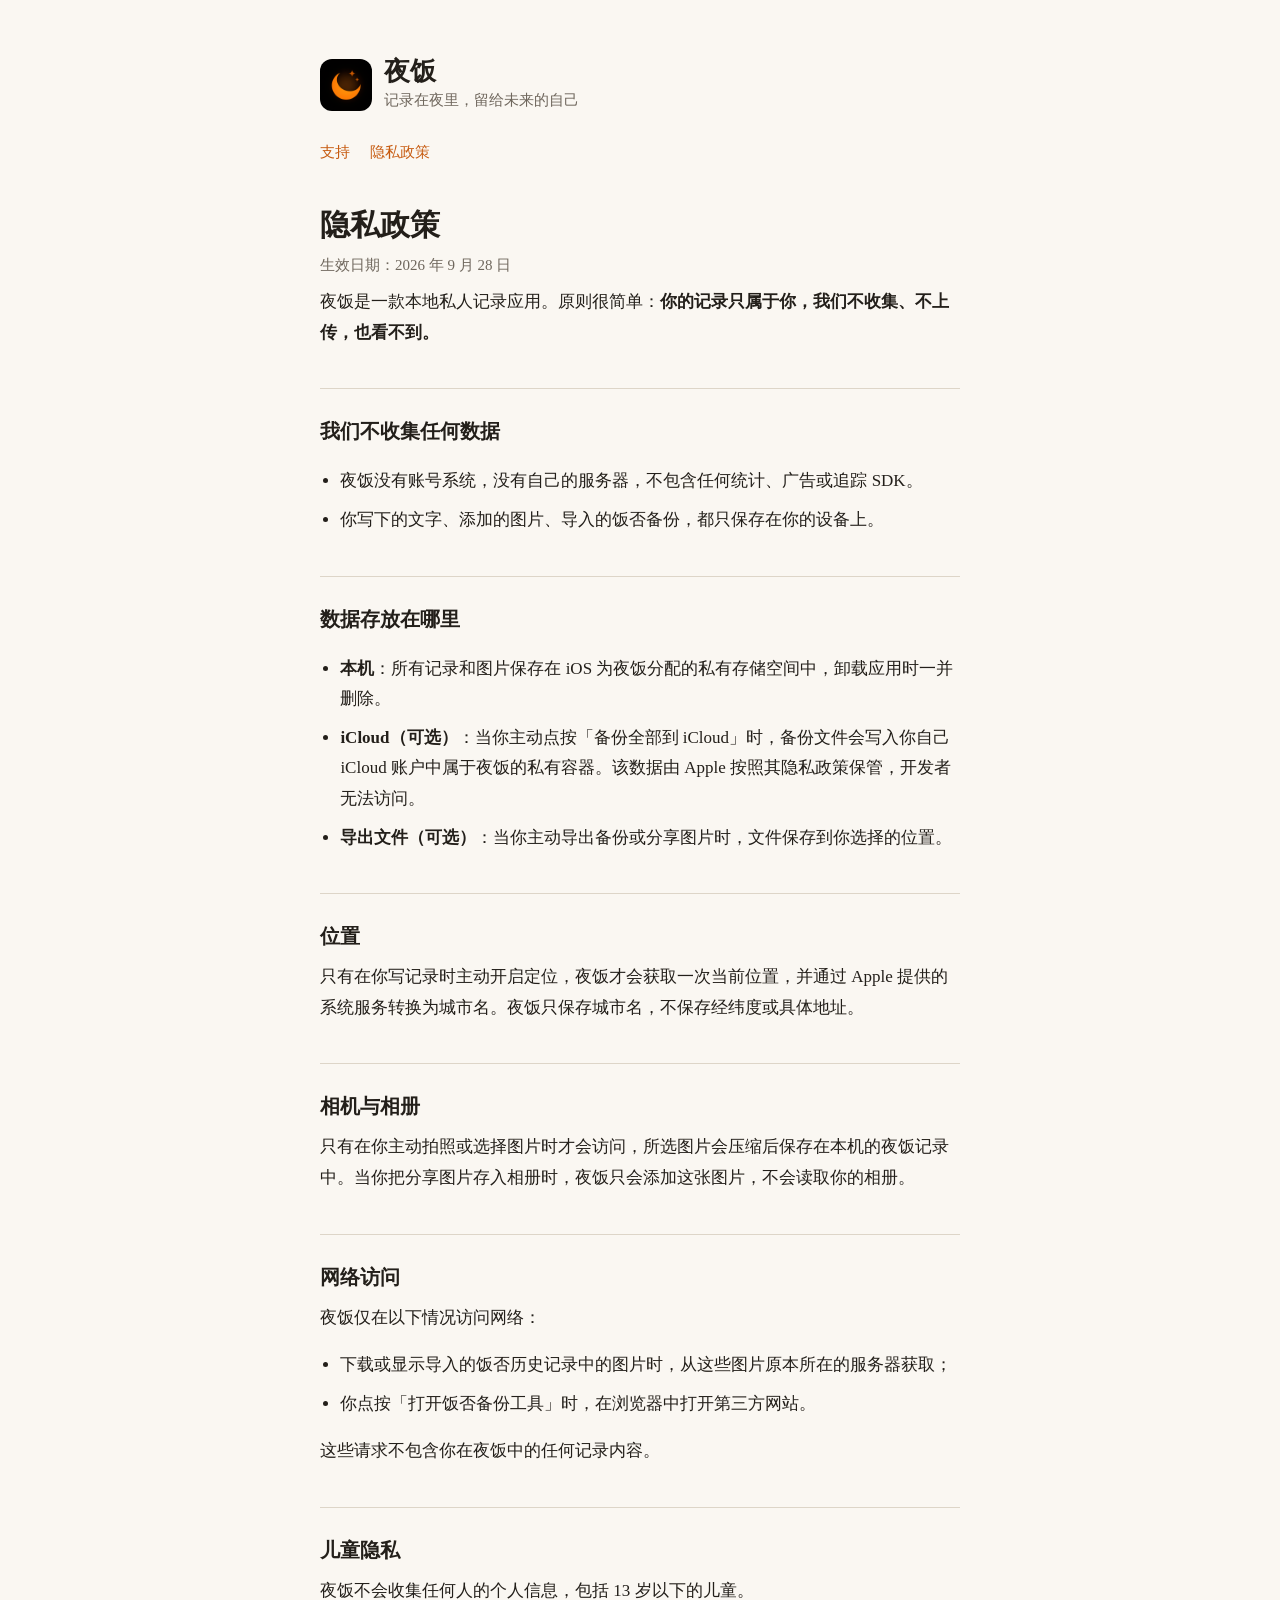
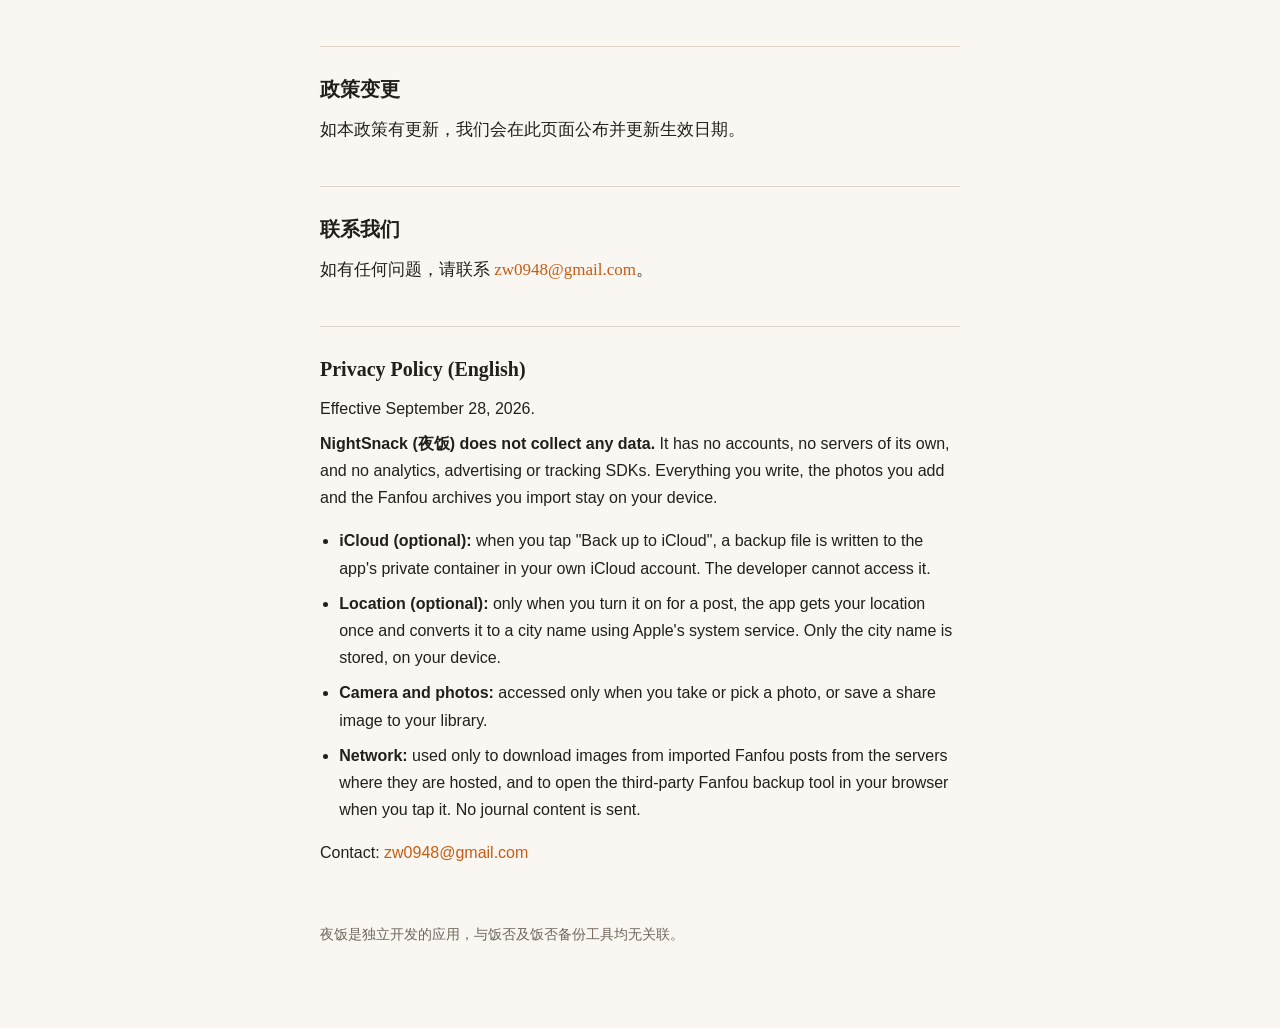
==== privacy.html @ bead8c7b "NightSnack support and privacy pages Co-Authored-By: Claude Opus 5.5 (1M context) <noreply@anthropic" ====
<!doctype html>
<html lang="zh-Hans">
<head>
<meta charset="utf-8">
<meta name="viewport" content="width=device-width, initial-scale=1">
<title>夜饭 · 隐私政策</title>
<link rel="stylesheet" href="style.css">
</head>
<body>
<main>
  <header>
    <img src="icon.png" alt="">
    <div>
      <div class="name">夜饭</div>
      <div class="tagline">记录在夜里，留给未来的自己</div>
    </div>
  </header>
  <nav><a href="./">支持</a><a href="privacy.html">隐私政策</a></nav>

  <h1>隐私政策</h1>
  <p class="muted">生效日期：2026 年 9 月 28 日</p>

  <p>夜饭是一款本地私人记录应用。原则很简单：<strong>你的记录只属于你，我们不收集、不上传，也看不到。</strong></p>

  <h2>我们不收集任何数据</h2>
  <ul>
    <li>夜饭没有账号系统，没有自己的服务器，不包含任何统计、广告或追踪 SDK。</li>
    <li>你写下的文字、添加的图片、导入的饭否备份，都只保存在你的设备上。</li>
  </ul>

  <h2>数据存放在哪里</h2>
  <ul>
    <li><strong>本机</strong>：所有记录和图片保存在 iOS 为夜饭分配的私有存储空间中，卸载应用时一并删除。</li>
    <li><strong>iCloud（可选）</strong>：当你主动点按「备份全部到 iCloud」时，备份文件会写入你自己 iCloud 账户中属于夜饭的私有容器。该数据由 Apple 按照其隐私政策保管，开发者无法访问。</li>
    <li><strong>导出文件（可选）</strong>：当你主动导出备份或分享图片时，文件保存到你选择的位置。</li>
  </ul>

  <h2>位置</h2>
  <p>只有在你写记录时主动开启定位，夜饭才会获取一次当前位置，并通过 Apple 提供的系统服务转换为城市名。夜饭只保存城市名，不保存经纬度或具体地址。</p>

  <h2>相机与相册</h2>
  <p>只有在你主动拍照或选择图片时才会访问，所选图片会压缩后保存在本机的夜饭记录中。当你把分享图片存入相册时，夜饭只会添加这张图片，不会读取你的相册。</p>

  <h2>网络访问</h2>
  <p>夜饭仅在以下情况访问网络：</p>
  <ul>
    <li>下载或显示导入的饭否历史记录中的图片时，从这些图片原本所在的服务器获取；</li>
    <li>你点按「打开饭否备份工具」时，在浏览器中打开第三方网站。</li>
  </ul>
  <p>这些请求不包含你在夜饭中的任何记录内容。</p>

  <h2>儿童隐私</h2>
  <p>夜饭不会收集任何人的个人信息，包括 13 岁以下的儿童。</p>

  <h2>政策变更</h2>
  <p>如本政策有更新，我们会在此页面公布并更新生效日期。</p>

  <h2>联系我们</h2>
  <p>如有任何问题，请联系 <a href="mailto:zw0948@gmail.com">zw0948@gmail.com</a>。</p>

  <h2 id="en">Privacy Policy (English)</h2>
  <div class="en">
    <p>Effective September 28, 2026.</p>
    <p><strong>NightSnack (夜饭) does not collect any data.</strong> It has no accounts, no servers of its own, and no analytics, advertising or tracking SDKs. Everything you write, the photos you add and the Fanfou archives you import stay on your device.</p>
    <ul>
      <li><strong>iCloud (optional):</strong> when you tap "Back up to iCloud", a backup file is written to the app's private container in your own iCloud account. The developer cannot access it.</li>
      <li><strong>Location (optional):</strong> only when you turn it on for a post, the app gets your location once and converts it to a city name using Apple's system service. Only the city name is stored, on your device.</li>
      <li><strong>Camera and photos:</strong> accessed only when you take or pick a photo, or save a share image to your library.</li>
      <li><strong>Network:</strong> used only to download images from imported Fanfou posts from the servers where they are hosted, and to open the third-party Fanfou backup tool in your browser when you tap it. No journal content is sent.</li>
    </ul>
    <p>Contact: <a href="mailto:zw0948@gmail.com">zw0948@gmail.com</a></p>
  </div>

  <footer>夜饭是独立开发的应用，与饭否及饭否备份工具均无关联。</footer>
</main>
</body>
</html>
---- style.css ----
:root {
  --bg: #0a0908;
  --surface: #13120f;
  --text: #e6dbcc;
  --muted: #928a80;
  --line: #38332b;
  --accent: #ed7a29;
}
@media (prefers-color-scheme: light) {
  :root {
    --bg: #faf7f2;
    --surface: #f1ece3;
    --text: #231f1a;
    --muted: #6f675d;
    --line: #ddd5c8;
    --accent: #c75c12;
  }
}
* { box-sizing: border-box; }
body {
  margin: 0;
  background: var(--bg);
  color: var(--text);
  font: 17px/1.8 "Songti SC", "Noto Serif SC", "Source Han Serif SC", Georgia, serif;
}
main { max-width: 680px; margin: 0 auto; padding: 56px 20px 80px; }
header { display: flex; align-items: center; gap: 12px; margin-bottom: 40px; }
header img { width: 52px; height: 52px; border-radius: 12px; }
header .name { font-size: 26px; font-weight: 600; line-height: 1.2; }
header .tagline { color: var(--muted); font-size: 15px; }
nav { display: flex; gap: 20px; margin: -16px 0 40px; font-family: -apple-system, "PingFang SC", sans-serif; font-size: 15px; }
a { color: var(--accent); text-decoration: none; }
a:hover { text-decoration: underline; }
h1 { font-size: 30px; font-weight: 600; line-height: 1.3; margin: 0 0 8px; }
h2 { font-size: 20px; font-weight: 600; margin: 40px 0 8px; padding-top: 24px; border-top: 1px solid var(--line); }
p, li { margin: 8px 0; }
ul { padding-left: 1.2em; }
.muted { color: var(--muted); font-size: 15px; }
.card { background: var(--surface); border: 1px solid var(--line); border-radius: 12px; padding: 18px 20px; margin: 20px 0; }
.en { font-family: -apple-system, "Helvetica Neue", sans-serif; font-size: 16px; line-height: 1.7; }
footer { margin-top: 56px; color: var(--muted); font-size: 14px; }
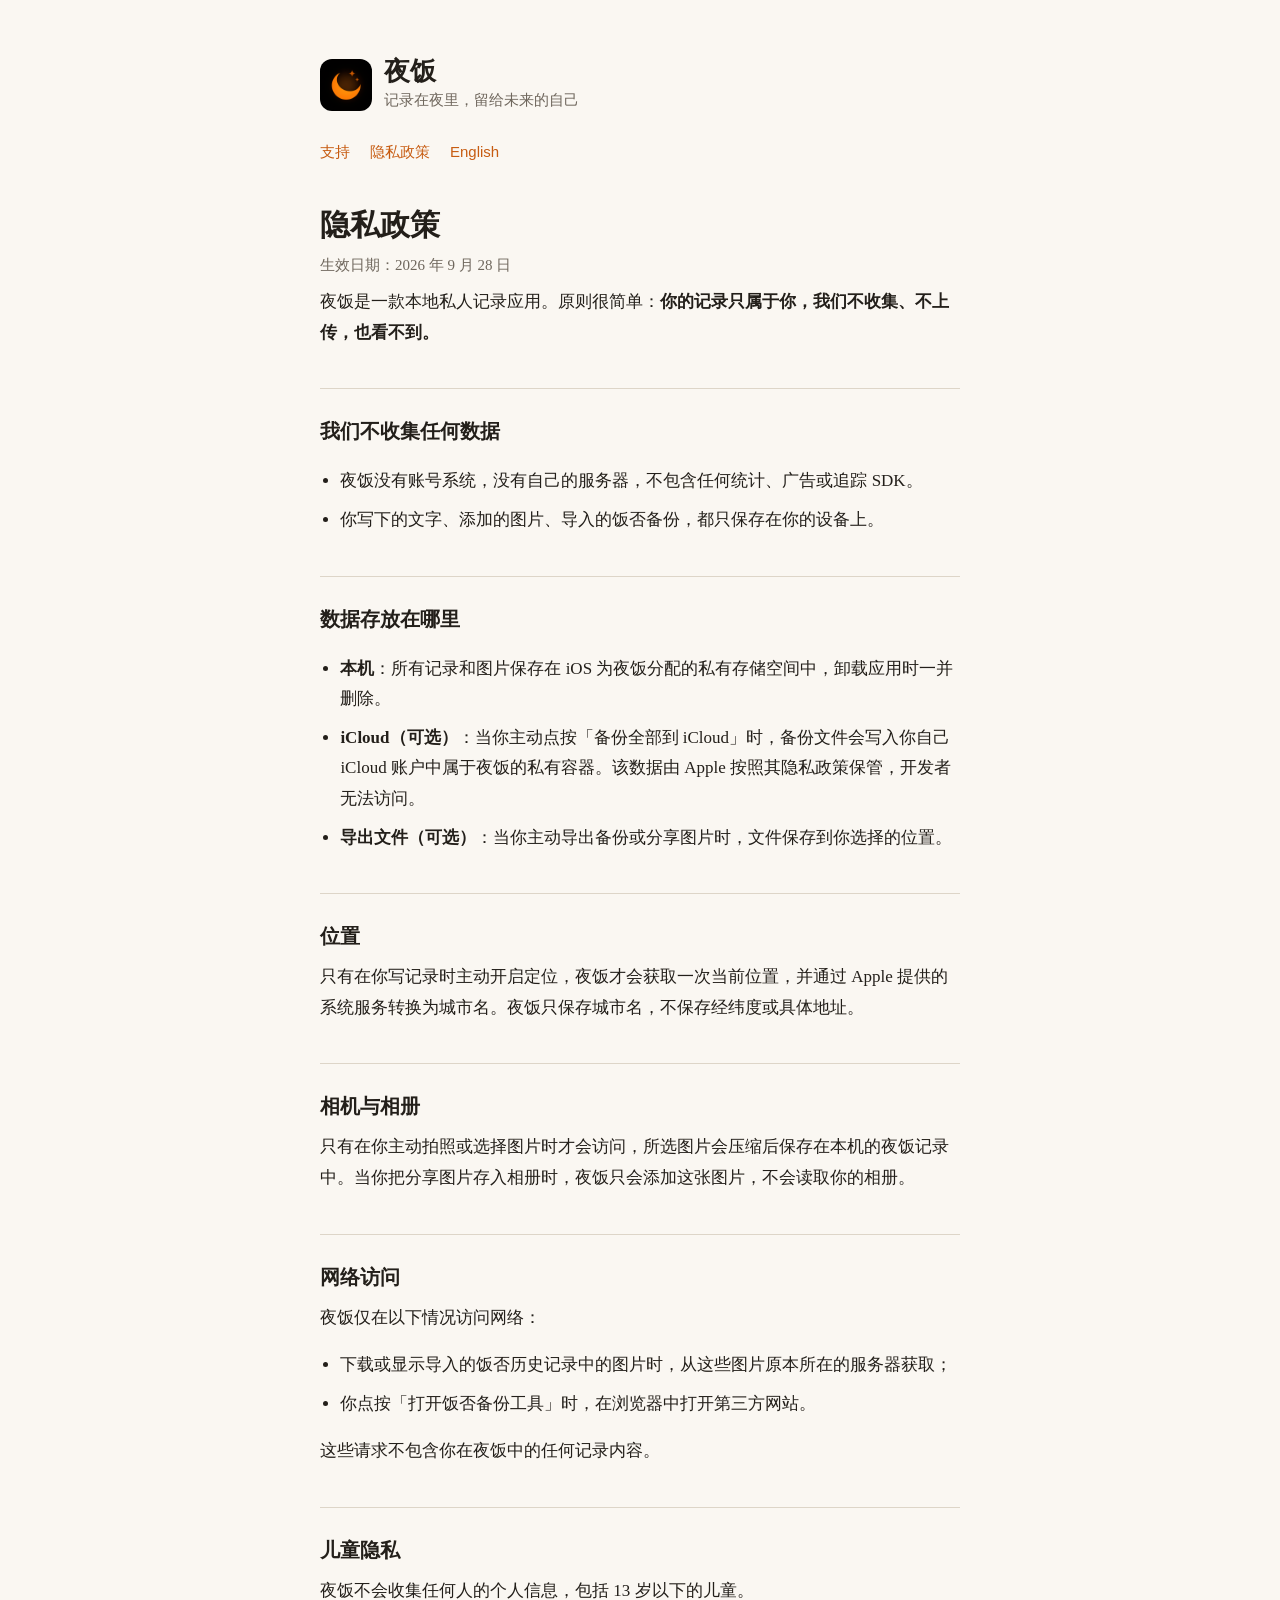
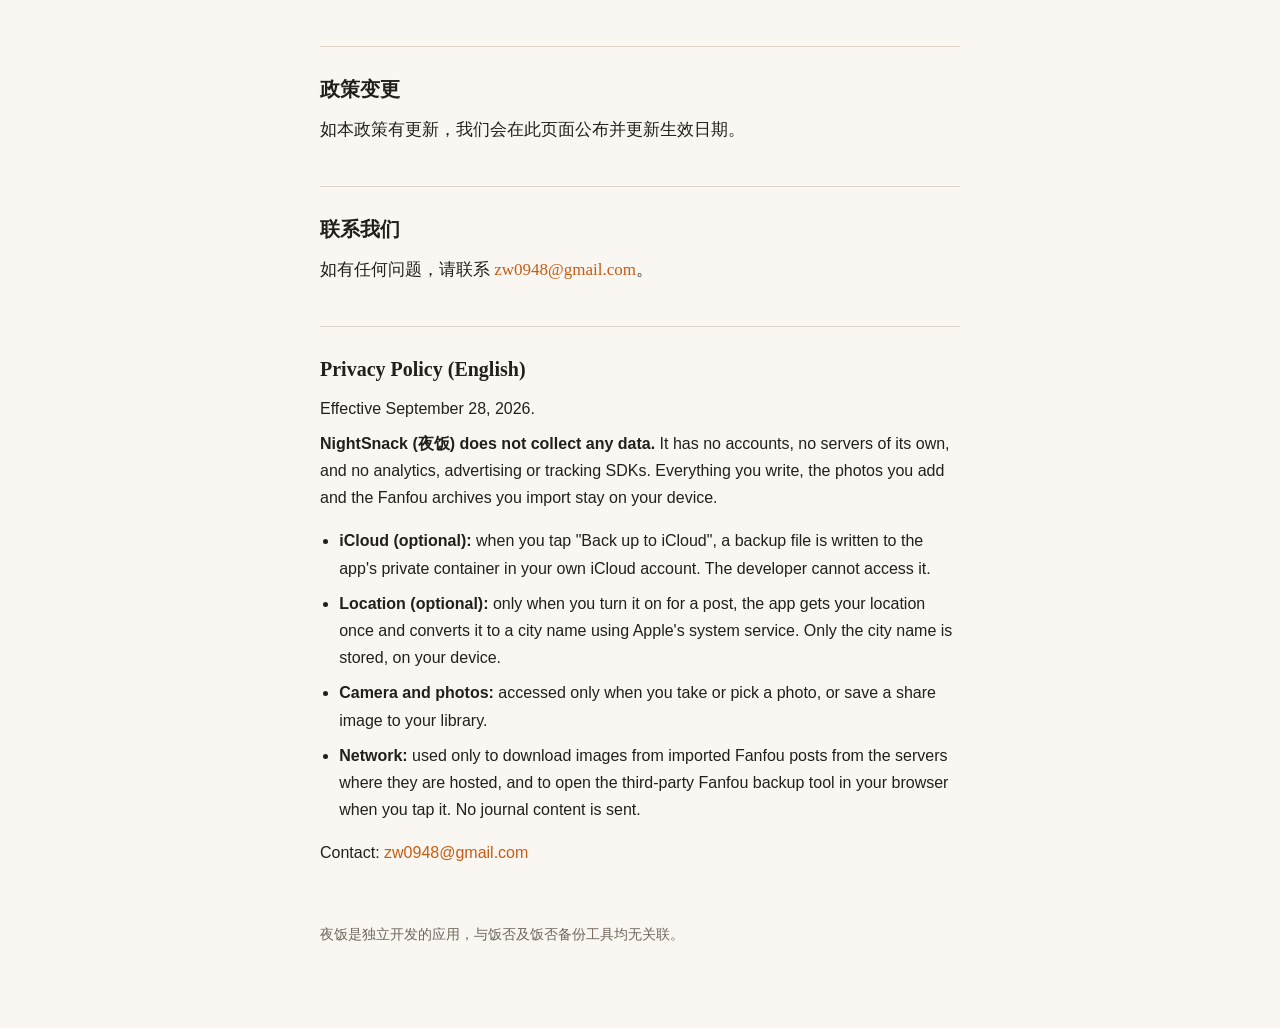
==== commit fc00903a: "Add English support section and language link Co-Authored-By: Claude Opus 5.5 (1M context) <noreply@" ====
--- a/privacy.html
+++ b/privacy.html
@@ -15,7 +15,7 @@
       <div class="tagline">记录在夜里，留给未来的自己</div>
     </div>
   </header>
-  <nav><a href="./">支持</a><a href="privacy.html">隐私政策</a></nav>
+  <nav><a href="./">支持</a><a href="privacy.html">隐私政策</a><a href="#en">English</a></nav>
 
   <h1>隐私政策</h1>
   <p class="muted">生效日期：2026 年 9 月 28 日</p>
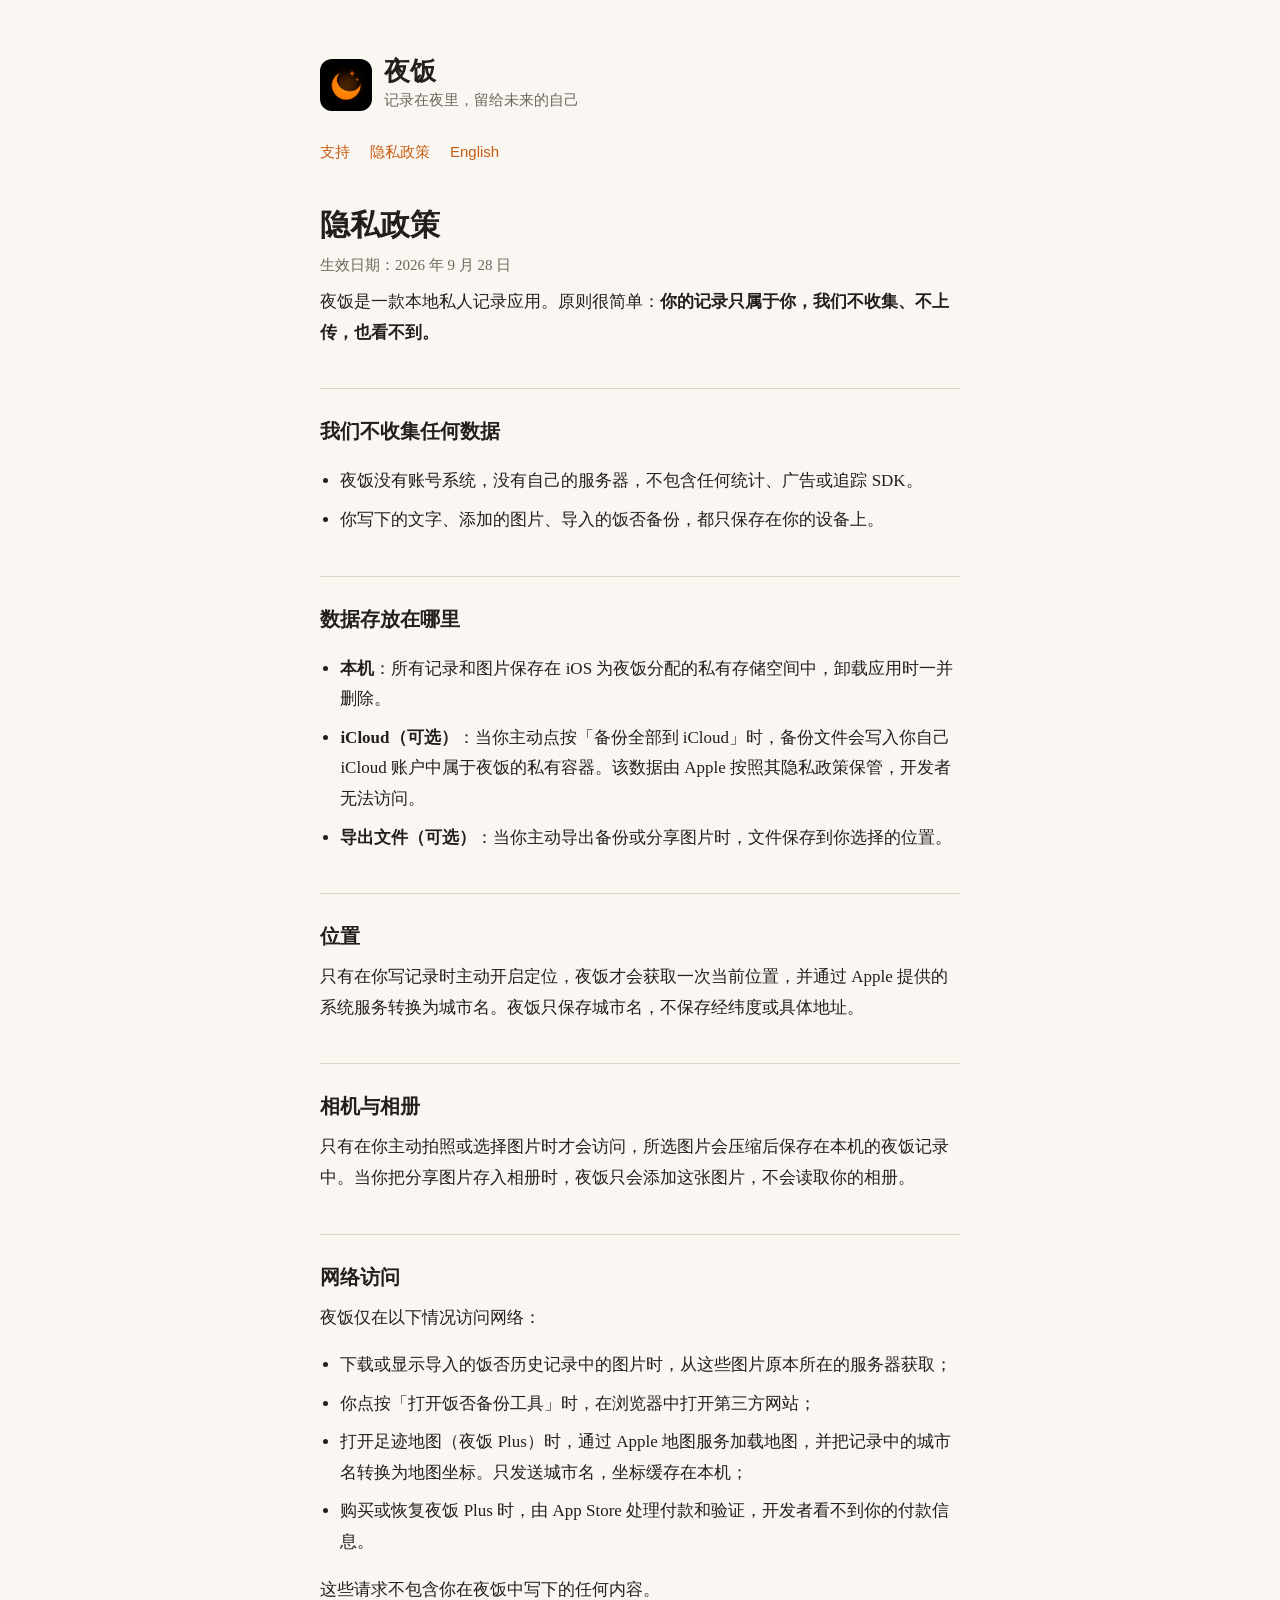
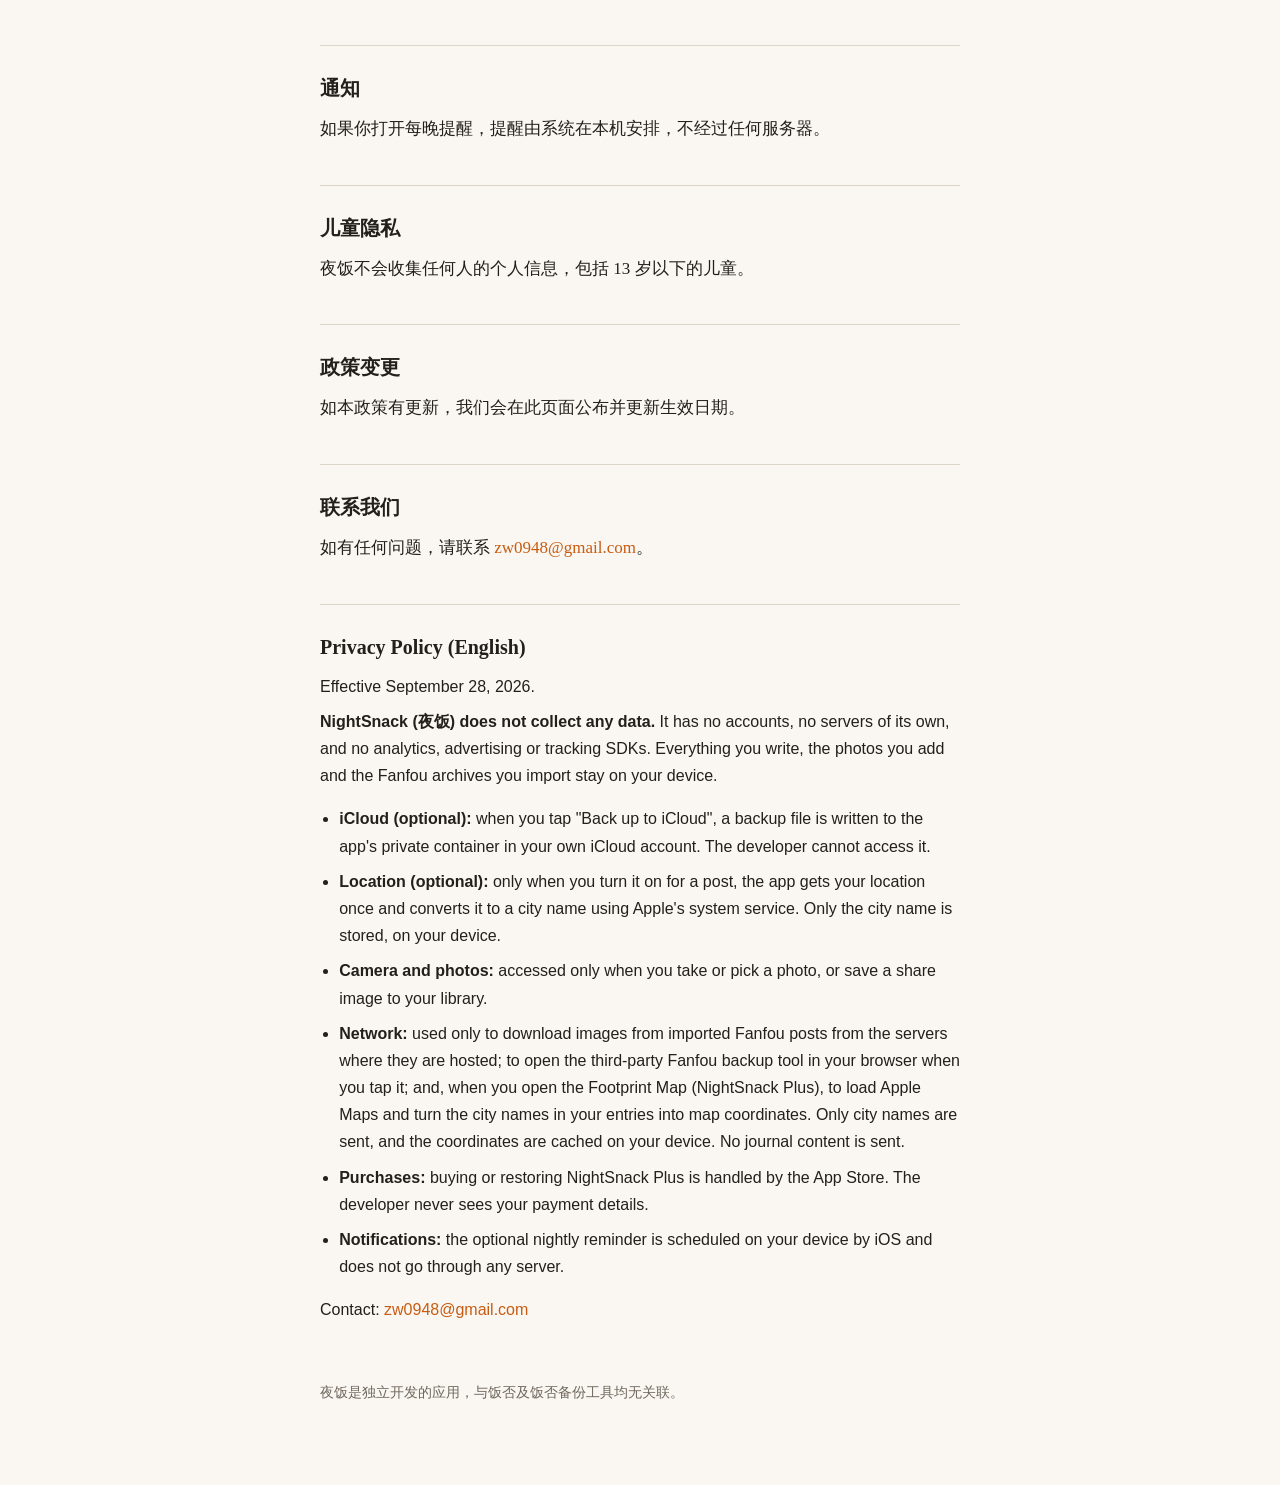
==== commit e50db036: "Describe footprint map, purchases and reminders in the privacy policy Co-Authored-By: Claude Opus 5." ====
--- a/privacy.html
+++ b/privacy.html
@@ -45,9 +45,14 @@
   <p>夜饭仅在以下情况访问网络：</p>
   <ul>
     <li>下载或显示导入的饭否历史记录中的图片时，从这些图片原本所在的服务器获取；</li>
-    <li>你点按「打开饭否备份工具」时，在浏览器中打开第三方网站。</li>
+    <li>你点按「打开饭否备份工具」时，在浏览器中打开第三方网站；</li>
+    <li>打开足迹地图（夜饭 Plus）时，通过 Apple 地图服务加载地图，并把记录中的城市名转换为地图坐标。只发送城市名，坐标缓存在本机；</li>
+    <li>购买或恢复夜饭 Plus 时，由 App Store 处理付款和验证，开发者看不到你的付款信息。</li>
   </ul>
-  <p>这些请求不包含你在夜饭中的任何记录内容。</p>
+  <p>这些请求不包含你在夜饭中写下的任何内容。</p>
+
+  <h2>通知</h2>
+  <p>如果你打开每晚提醒，提醒由系统在本机安排，不经过任何服务器。</p>
 
   <h2>儿童隐私</h2>
   <p>夜饭不会收集任何人的个人信息，包括 13 岁以下的儿童。</p>
@@ -66,7 +71,9 @@
       <li><strong>iCloud (optional):</strong> when you tap "Back up to iCloud", a backup file is written to the app's private container in your own iCloud account. The developer cannot access it.</li>
       <li><strong>Location (optional):</strong> only when you turn it on for a post, the app gets your location once and converts it to a city name using Apple's system service. Only the city name is stored, on your device.</li>
       <li><strong>Camera and photos:</strong> accessed only when you take or pick a photo, or save a share image to your library.</li>
-      <li><strong>Network:</strong> used only to download images from imported Fanfou posts from the servers where they are hosted, and to open the third-party Fanfou backup tool in your browser when you tap it. No journal content is sent.</li>
+      <li><strong>Network:</strong> used only to download images from imported Fanfou posts from the servers where they are hosted; to open the third-party Fanfou backup tool in your browser when you tap it; and, when you open the Footprint Map (NightSnack Plus), to load Apple Maps and turn the city names in your entries into map coordinates. Only city names are sent, and the coordinates are cached on your device. No journal content is sent.</li>
+      <li><strong>Purchases:</strong> buying or restoring NightSnack Plus is handled by the App Store. The developer never sees your payment details.</li>
+      <li><strong>Notifications:</strong> the optional nightly reminder is scheduled on your device by iOS and does not go through any server.</li>
     </ul>
     <p>Contact: <a href="mailto:zw0948@gmail.com">zw0948@gmail.com</a></p>
   </div>
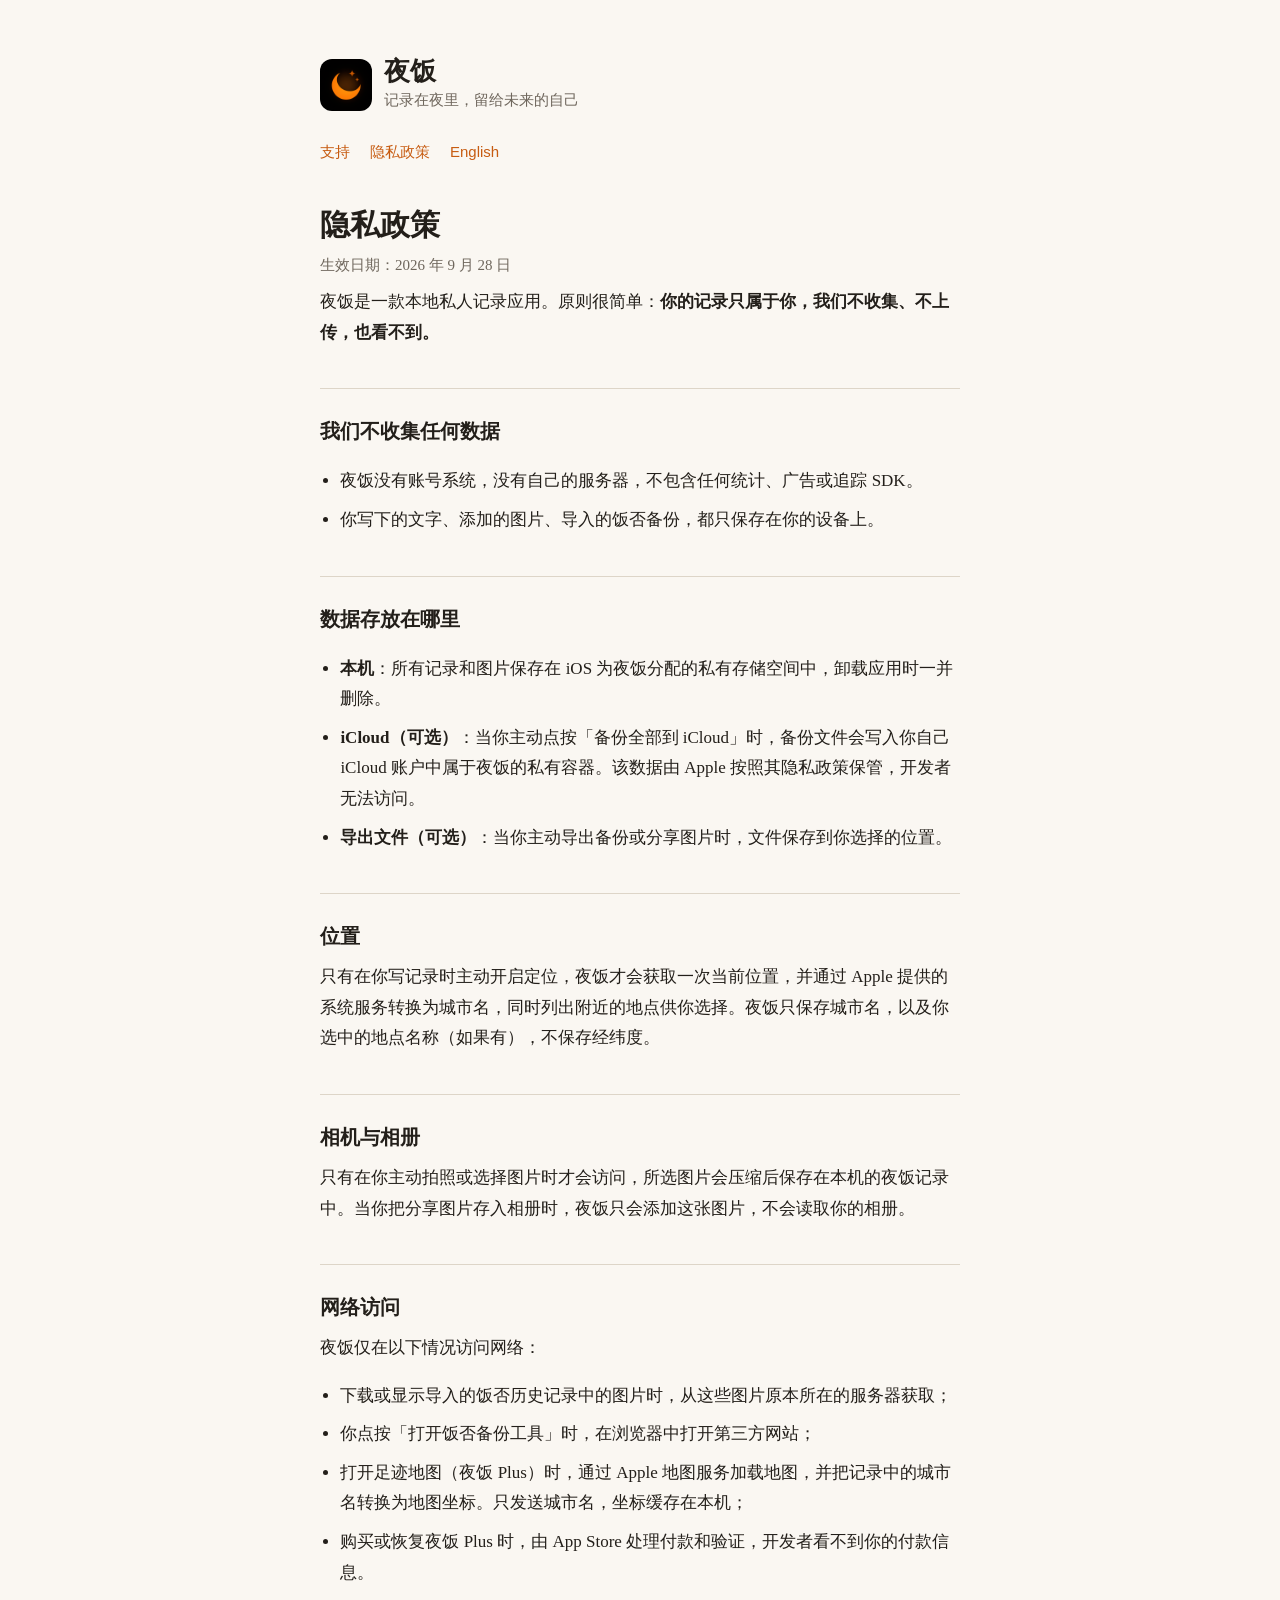
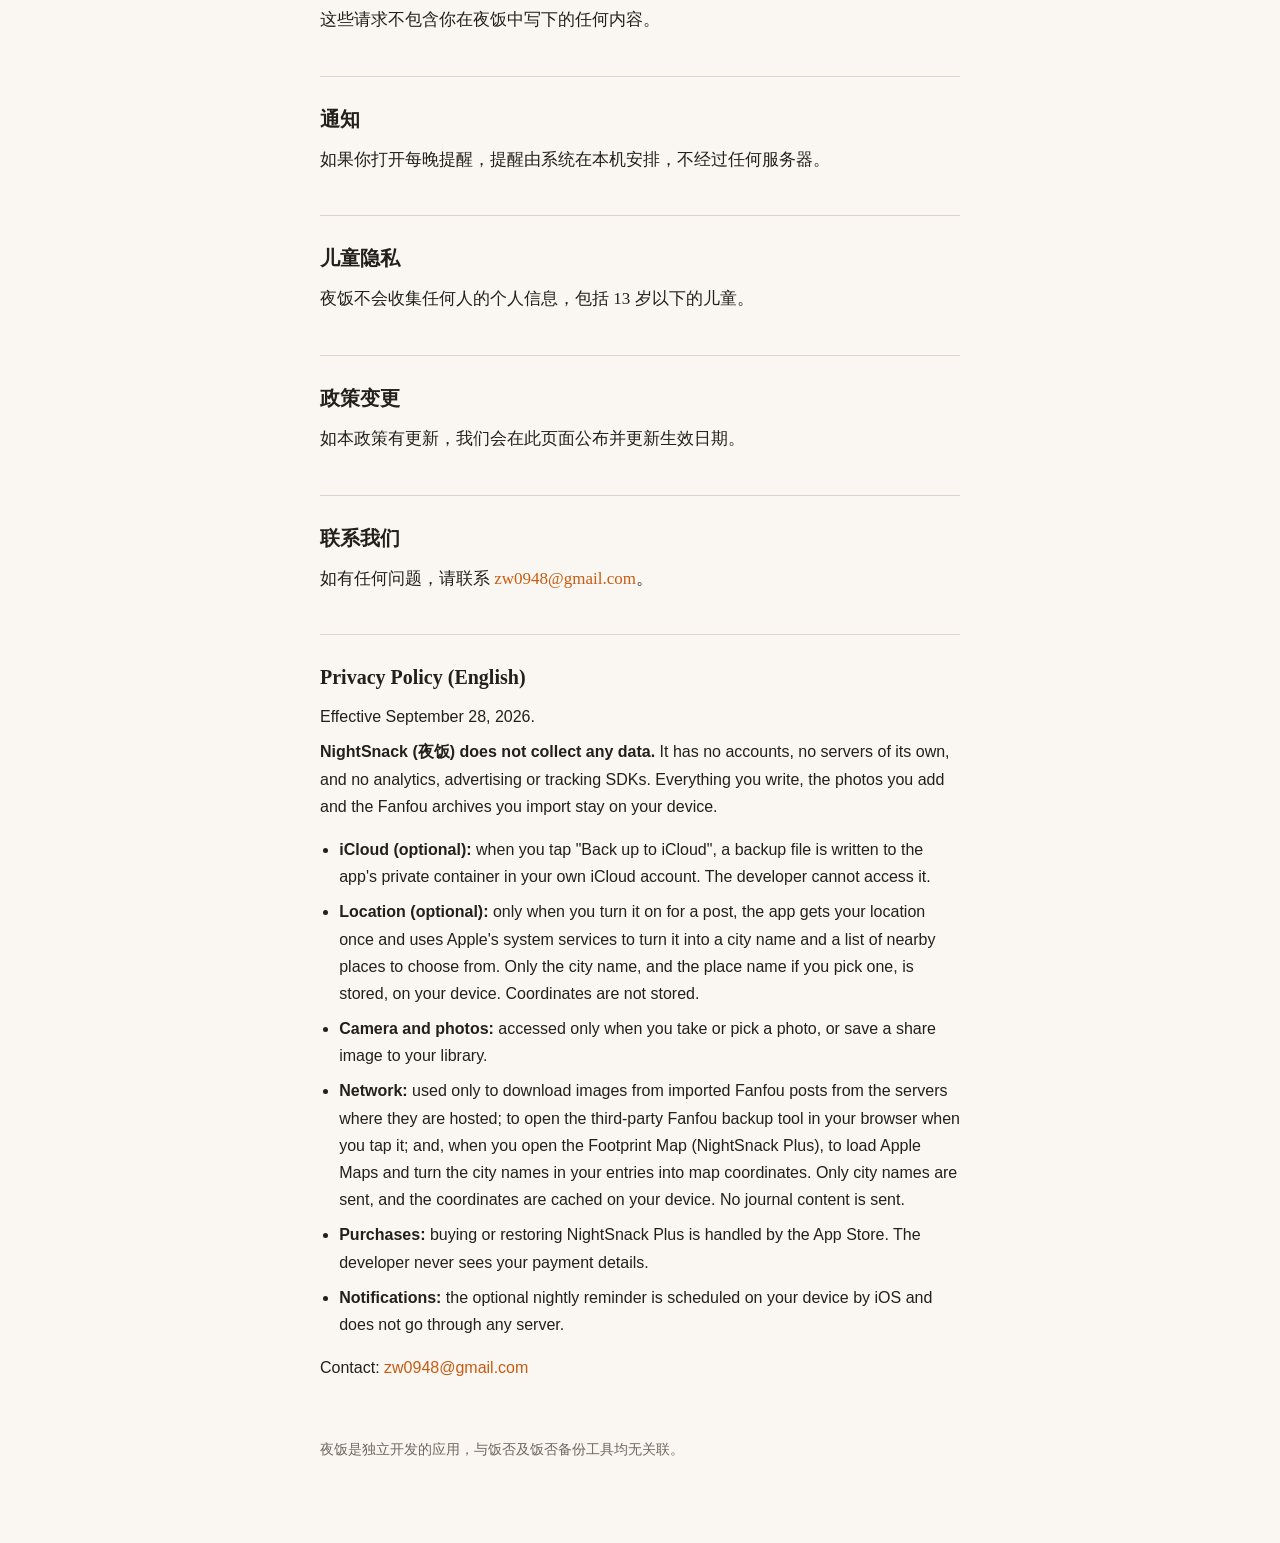
==== commit de51ef09: "Describe optional nearby place names in the location section Co-Authored-By: Claude Opus 5.5 (1M con" ====
--- a/privacy.html
+++ b/privacy.html
@@ -36,7 +36,7 @@
   </ul>
 
   <h2>位置</h2>
-  <p>只有在你写记录时主动开启定位，夜饭才会获取一次当前位置，并通过 Apple 提供的系统服务转换为城市名。夜饭只保存城市名，不保存经纬度或具体地址。</p>
+  <p>只有在你写记录时主动开启定位，夜饭才会获取一次当前位置，并通过 Apple 提供的系统服务转换为城市名，同时列出附近的地点供你选择。夜饭只保存城市名，以及你选中的地点名称（如果有），不保存经纬度。</p>
 
   <h2>相机与相册</h2>
   <p>只有在你主动拍照或选择图片时才会访问，所选图片会压缩后保存在本机的夜饭记录中。当你把分享图片存入相册时，夜饭只会添加这张图片，不会读取你的相册。</p>
@@ -69,7 +69,7 @@
     <p><strong>NightSnack (夜饭) does not collect any data.</strong> It has no accounts, no servers of its own, and no analytics, advertising or tracking SDKs. Everything you write, the photos you add and the Fanfou archives you import stay on your device.</p>
     <ul>
       <li><strong>iCloud (optional):</strong> when you tap "Back up to iCloud", a backup file is written to the app's private container in your own iCloud account. The developer cannot access it.</li>
-      <li><strong>Location (optional):</strong> only when you turn it on for a post, the app gets your location once and converts it to a city name using Apple's system service. Only the city name is stored, on your device.</li>
+      <li><strong>Location (optional):</strong> only when you turn it on for a post, the app gets your location once and uses Apple's system services to turn it into a city name and a list of nearby places to choose from. Only the city name, and the place name if you pick one, is stored, on your device. Coordinates are not stored.</li>
       <li><strong>Camera and photos:</strong> accessed only when you take or pick a photo, or save a share image to your library.</li>
       <li><strong>Network:</strong> used only to download images from imported Fanfou posts from the servers where they are hosted; to open the third-party Fanfou backup tool in your browser when you tap it; and, when you open the Footprint Map (NightSnack Plus), to load Apple Maps and turn the city names in your entries into map coordinates. Only city names are sent, and the coordinates are cached on your device. No journal content is sent.</li>
       <li><strong>Purchases:</strong> buying or restoring NightSnack Plus is handled by the App Store. The developer never sees your payment details.</li>
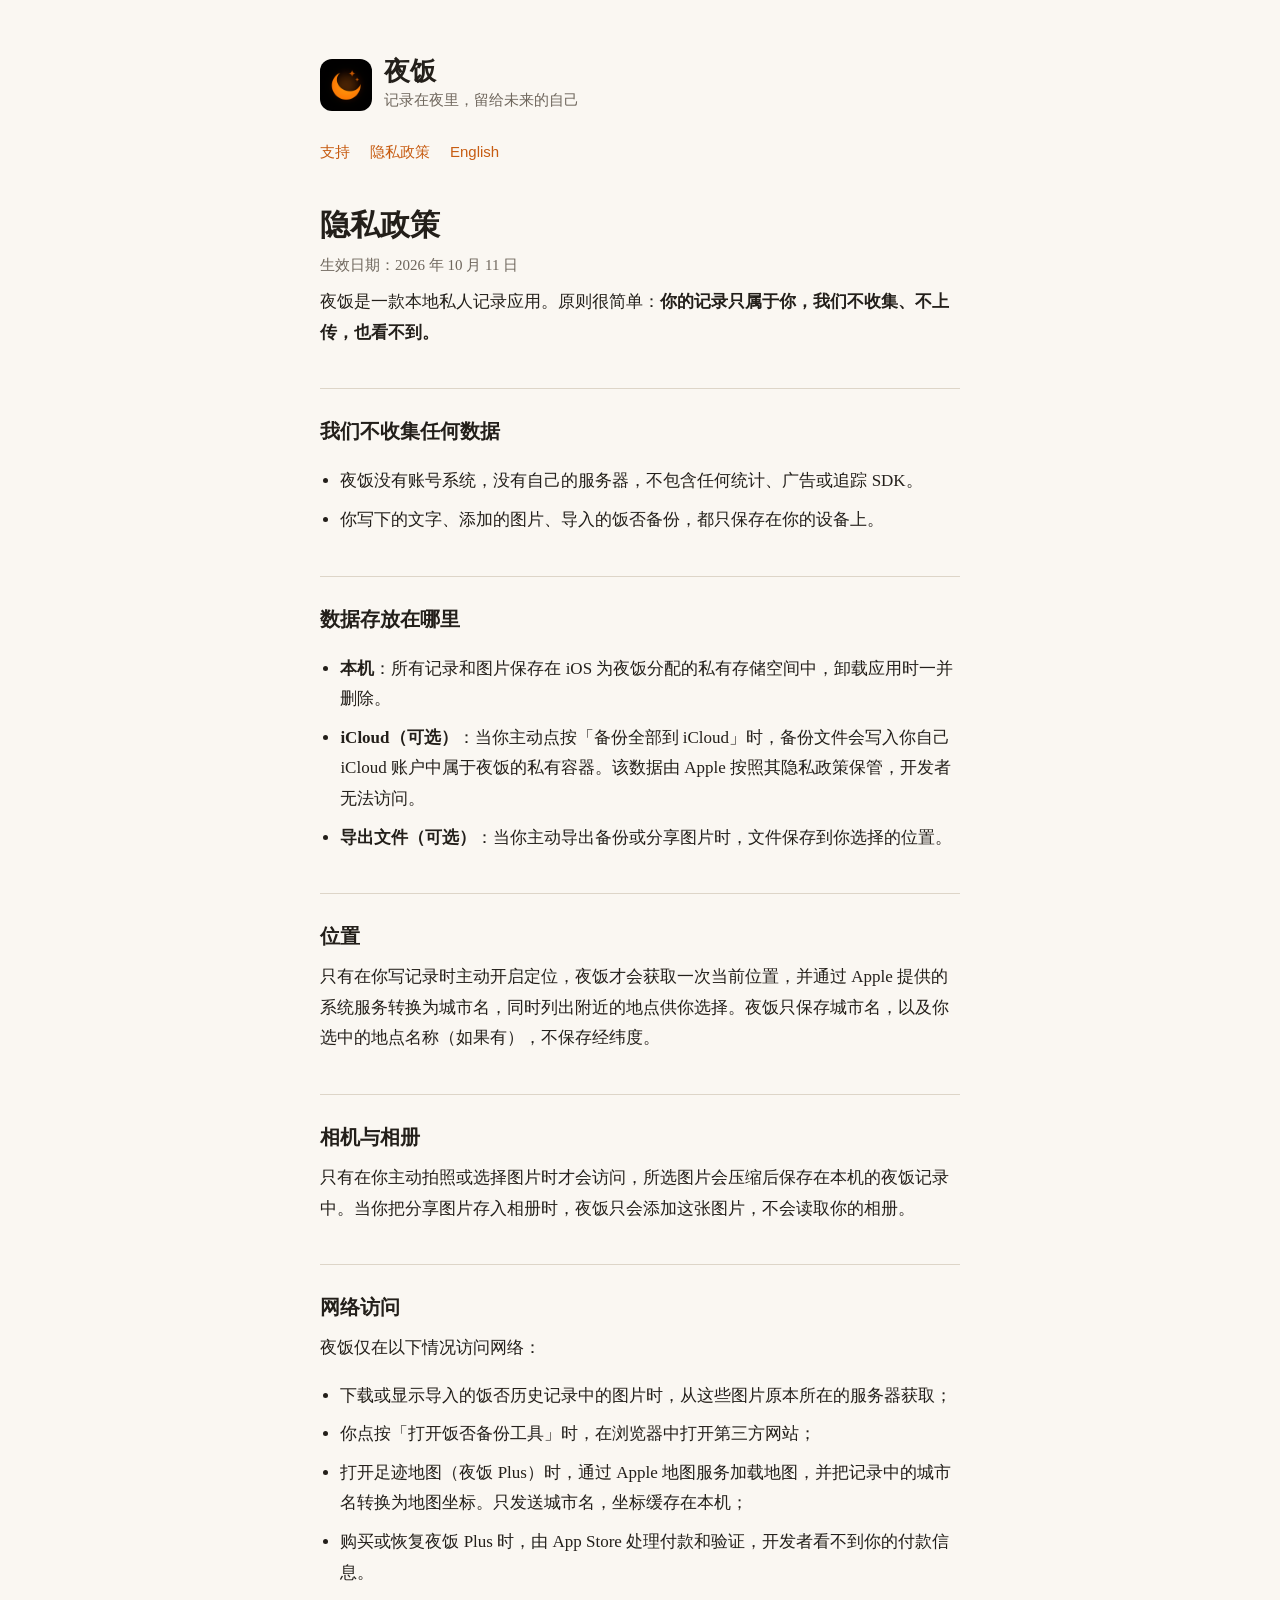
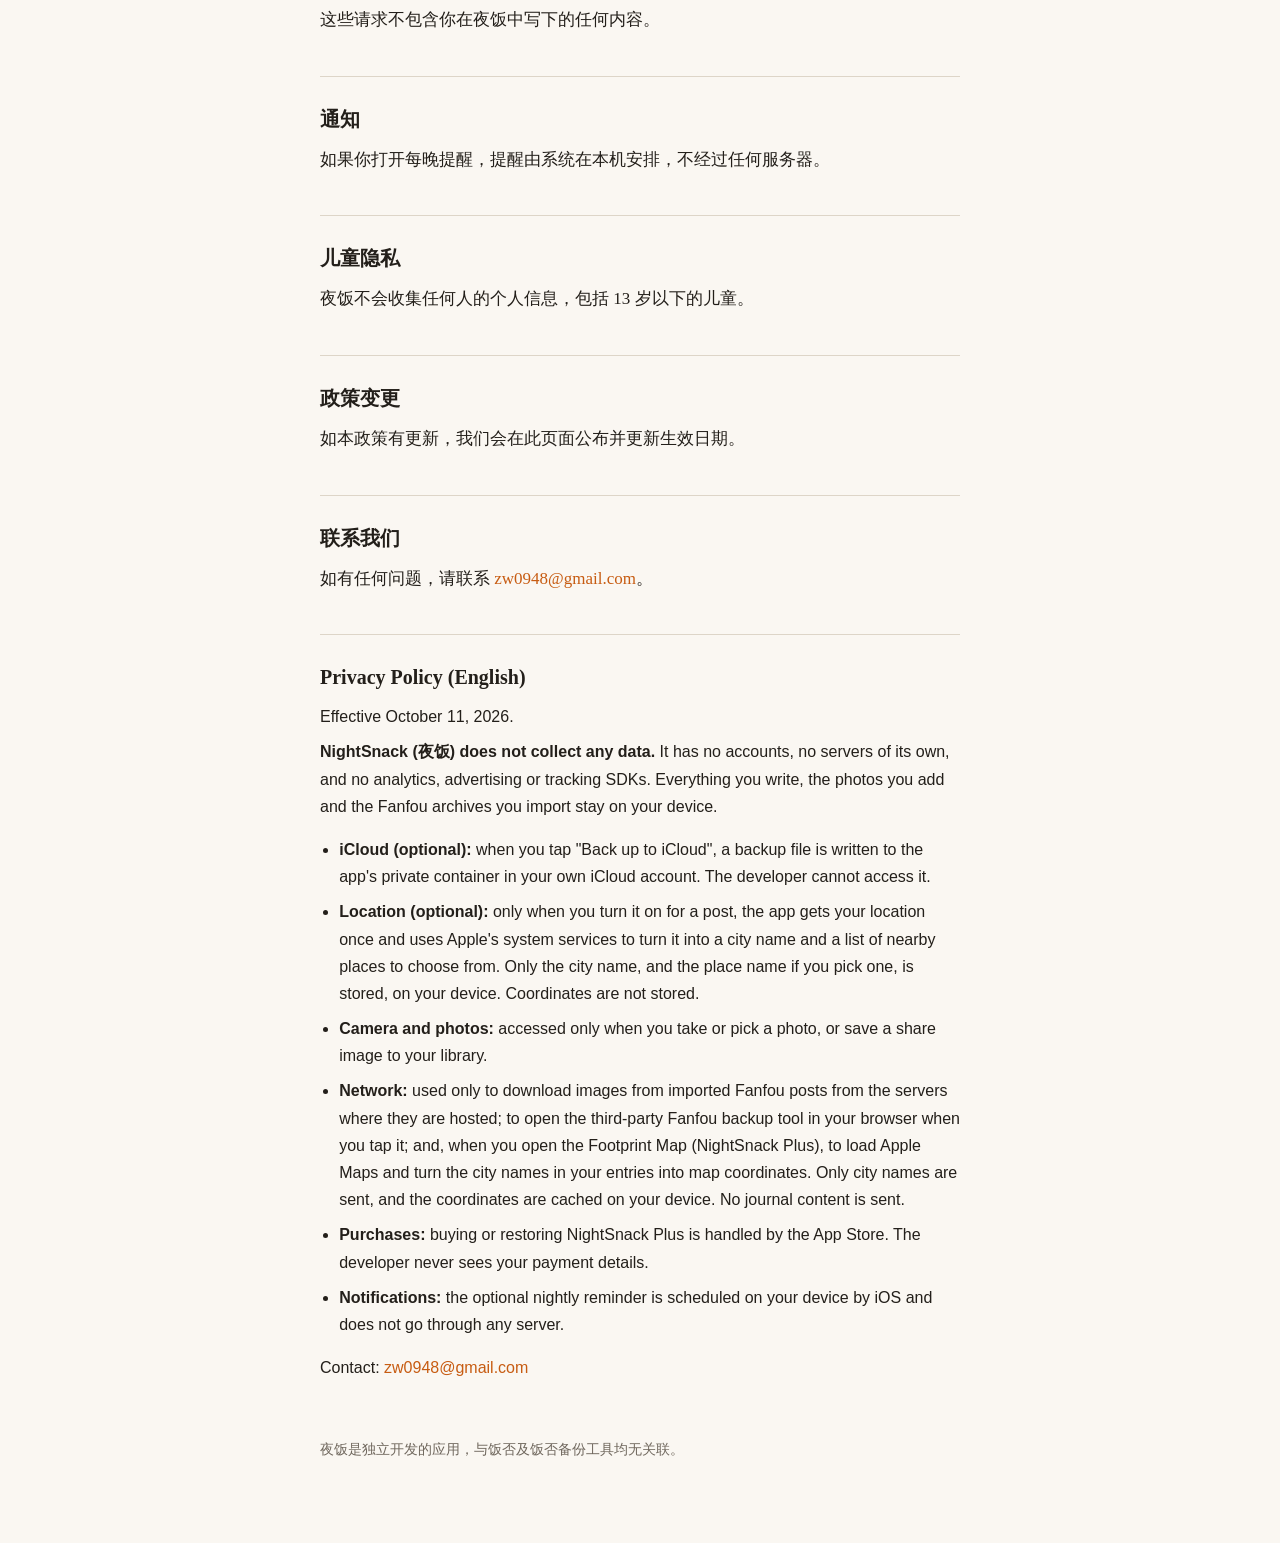
==== commit eb53c278: "Update privacy policy effective date for NightSnack 1.2 Co-Authored-By: Claude Opus 5.5 (1M context)" ====
--- a/privacy.html
+++ b/privacy.html
@@ -18,7 +18,7 @@
   <nav><a href="./">支持</a><a href="privacy.html">隐私政策</a><a href="#en">English</a></nav>
 
   <h1>隐私政策</h1>
-  <p class="muted">生效日期：2026 年 9 月 28 日</p>
+  <p class="muted">生效日期：2026 年 10 月 11 日</p>
 
   <p>夜饭是一款本地私人记录应用。原则很简单：<strong>你的记录只属于你，我们不收集、不上传，也看不到。</strong></p>
 
@@ -65,7 +65,7 @@
 
   <h2 id="en">Privacy Policy (English)</h2>
   <div class="en">
-    <p>Effective September 28, 2026.</p>
+    <p>Effective October 11, 2026.</p>
     <p><strong>NightSnack (夜饭) does not collect any data.</strong> It has no accounts, no servers of its own, and no analytics, advertising or tracking SDKs. Everything you write, the photos you add and the Fanfou archives you import stay on your device.</p>
     <ul>
       <li><strong>iCloud (optional):</strong> when you tap "Back up to iCloud", a backup file is written to the app's private container in your own iCloud account. The developer cannot access it.</li>
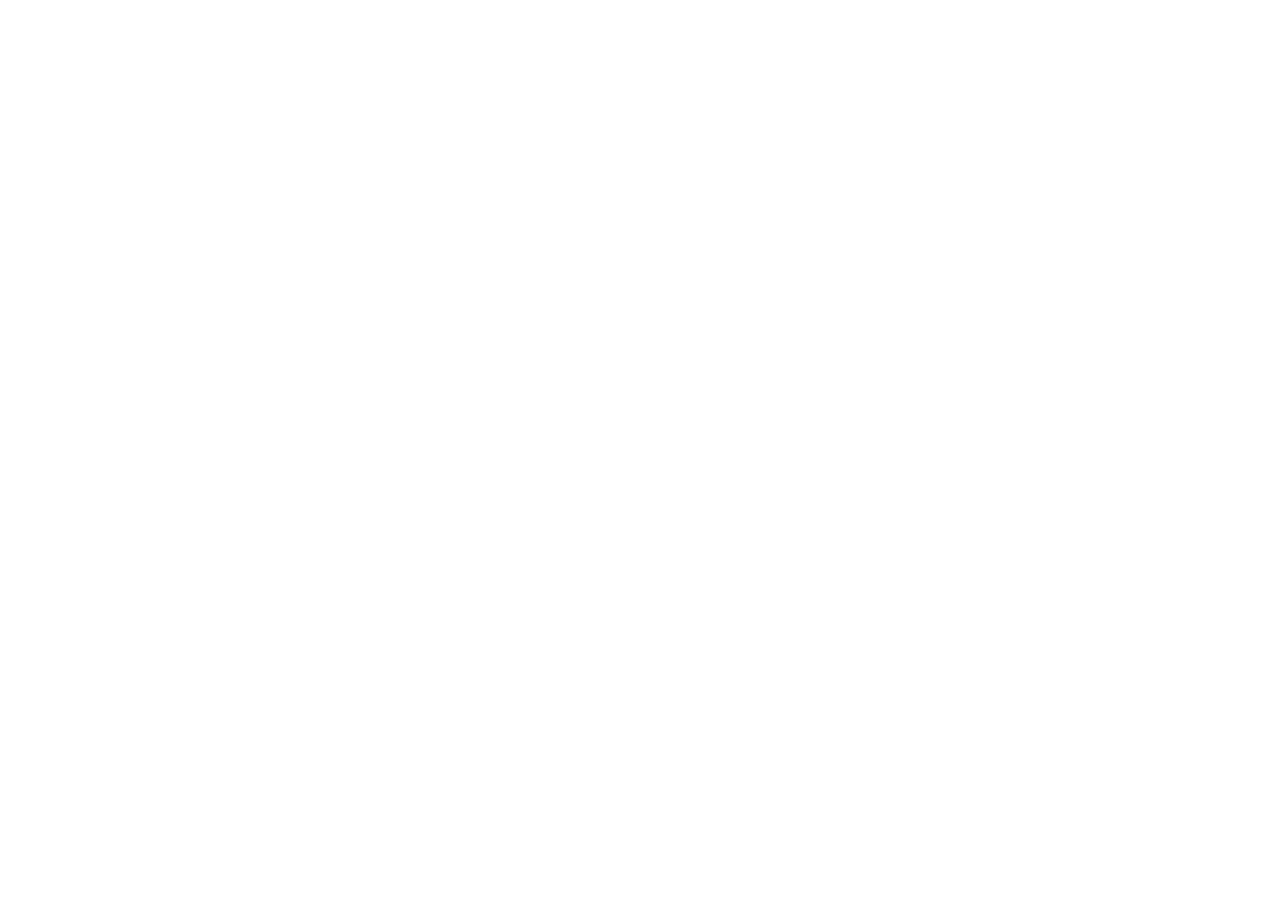
==== commit 730fcfb5: "Redirect to the new pages at gozry.com/nightsnack Co-Authored-By: Claude Opus 5.5 <noreply@anthropic" ====
--- a/privacy.html
+++ b/privacy.html
@@ -2,83 +2,12 @@
 <html lang="zh-Hans">
 <head>
 <meta charset="utf-8">
-<meta name="viewport" content="width=device-width, initial-scale=1">
-<title>夜饭 · 隐私政策</title>
-<link rel="stylesheet" href="style.css">
+<title>夜饭 · NightSnack</title>
+<link rel="canonical" href="https://gozry.com/nightsnack/privacy">
+<meta http-equiv="refresh" content="0; url=https://gozry.com/nightsnack/privacy">
+<script>location.replace("https://gozry.com/nightsnack/privacy" + location.hash);</script>
 </head>
 <body>
-<main>
-  <header>
-    <img src="icon.png" alt="">
-    <div>
-      <div class="name">夜饭</div>
-      <div class="tagline">记录在夜里，留给未来的自己</div>
-    </div>
-  </header>
-  <nav><a href="./">支持</a><a href="privacy.html">隐私政策</a><a href="#en">English</a></nav>
-
-  <h1>隐私政策</h1>
-  <p class="muted">生效日期：2026 年 10 月 11 日</p>
-
-  <p>夜饭是一款本地私人记录应用。原则很简单：<strong>你的记录只属于你，我们不收集、不上传，也看不到。</strong></p>
-
-  <h2>我们不收集任何数据</h2>
-  <ul>
-    <li>夜饭没有账号系统，没有自己的服务器，不包含任何统计、广告或追踪 SDK。</li>
-    <li>你写下的文字、添加的图片、导入的饭否备份，都只保存在你的设备上。</li>
-  </ul>
-
-  <h2>数据存放在哪里</h2>
-  <ul>
-    <li><strong>本机</strong>：所有记录和图片保存在 iOS 为夜饭分配的私有存储空间中，卸载应用时一并删除。</li>
-    <li><strong>iCloud（可选）</strong>：当你主动点按「备份全部到 iCloud」时，备份文件会写入你自己 iCloud 账户中属于夜饭的私有容器。该数据由 Apple 按照其隐私政策保管，开发者无法访问。</li>
-    <li><strong>导出文件（可选）</strong>：当你主动导出备份或分享图片时，文件保存到你选择的位置。</li>
-  </ul>
-
-  <h2>位置</h2>
-  <p>只有在你写记录时主动开启定位，夜饭才会获取一次当前位置，并通过 Apple 提供的系统服务转换为城市名，同时列出附近的地点供你选择。夜饭只保存城市名，以及你选中的地点名称（如果有），不保存经纬度。</p>
-
-  <h2>相机与相册</h2>
-  <p>只有在你主动拍照或选择图片时才会访问，所选图片会压缩后保存在本机的夜饭记录中。当你把分享图片存入相册时，夜饭只会添加这张图片，不会读取你的相册。</p>
-
-  <h2>网络访问</h2>
-  <p>夜饭仅在以下情况访问网络：</p>
-  <ul>
-    <li>下载或显示导入的饭否历史记录中的图片时，从这些图片原本所在的服务器获取；</li>
-    <li>你点按「打开饭否备份工具」时，在浏览器中打开第三方网站；</li>
-    <li>打开足迹地图（夜饭 Plus）时，通过 Apple 地图服务加载地图，并把记录中的城市名转换为地图坐标。只发送城市名，坐标缓存在本机；</li>
-    <li>购买或恢复夜饭 Plus 时，由 App Store 处理付款和验证，开发者看不到你的付款信息。</li>
-  </ul>
-  <p>这些请求不包含你在夜饭中写下的任何内容。</p>
-
-  <h2>通知</h2>
-  <p>如果你打开每晚提醒，提醒由系统在本机安排，不经过任何服务器。</p>
-
-  <h2>儿童隐私</h2>
-  <p>夜饭不会收集任何人的个人信息，包括 13 岁以下的儿童。</p>
-
-  <h2>政策变更</h2>
-  <p>如本政策有更新，我们会在此页面公布并更新生效日期。</p>
-
-  <h2>联系我们</h2>
-  <p>如有任何问题，请联系 <a href="mailto:zw0948@gmail.com">zw0948@gmail.com</a>。</p>
-
-  <h2 id="en">Privacy Policy (English)</h2>
-  <div class="en">
-    <p>Effective October 11, 2026.</p>
-    <p><strong>NightSnack (夜饭) does not collect any data.</strong> It has no accounts, no servers of its own, and no analytics, advertising or tracking SDKs. Everything you write, the photos you add and the Fanfou archives you import stay on your device.</p>
-    <ul>
-      <li><strong>iCloud (optional):</strong> when you tap "Back up to iCloud", a backup file is written to the app's private container in your own iCloud account. The developer cannot access it.</li>
-      <li><strong>Location (optional):</strong> only when you turn it on for a post, the app gets your location once and uses Apple's system services to turn it into a city name and a list of nearby places to choose from. Only the city name, and the place name if you pick one, is stored, on your device. Coordinates are not stored.</li>
-      <li><strong>Camera and photos:</strong> accessed only when you take or pick a photo, or save a share image to your library.</li>
-      <li><strong>Network:</strong> used only to download images from imported Fanfou posts from the servers where they are hosted; to open the third-party Fanfou backup tool in your browser when you tap it; and, when you open the Footprint Map (NightSnack Plus), to load Apple Maps and turn the city names in your entries into map coordinates. Only city names are sent, and the coordinates are cached on your device. No journal content is sent.</li>
-      <li><strong>Purchases:</strong> buying or restoring NightSnack Plus is handled by the App Store. The developer never sees your payment details.</li>
-      <li><strong>Notifications:</strong> the optional nightly reminder is scheduled on your device by iOS and does not go through any server.</li>
-    </ul>
-    <p>Contact: <a href="mailto:zw0948@gmail.com">zw0948@gmail.com</a></p>
-  </div>
-
-  <footer>夜饭是独立开发的应用，与饭否及饭否备份工具均无关联。</footer>
-</main>
+<p>页面已搬到 <a href="https://gozry.com/nightsnack/privacy">https://gozry.com/nightsnack/privacy</a><br>This page has moved to <a href="https://gozry.com/nightsnack/privacy">https://gozry.com/nightsnack/privacy</a></p>
 </body>
 </html>
